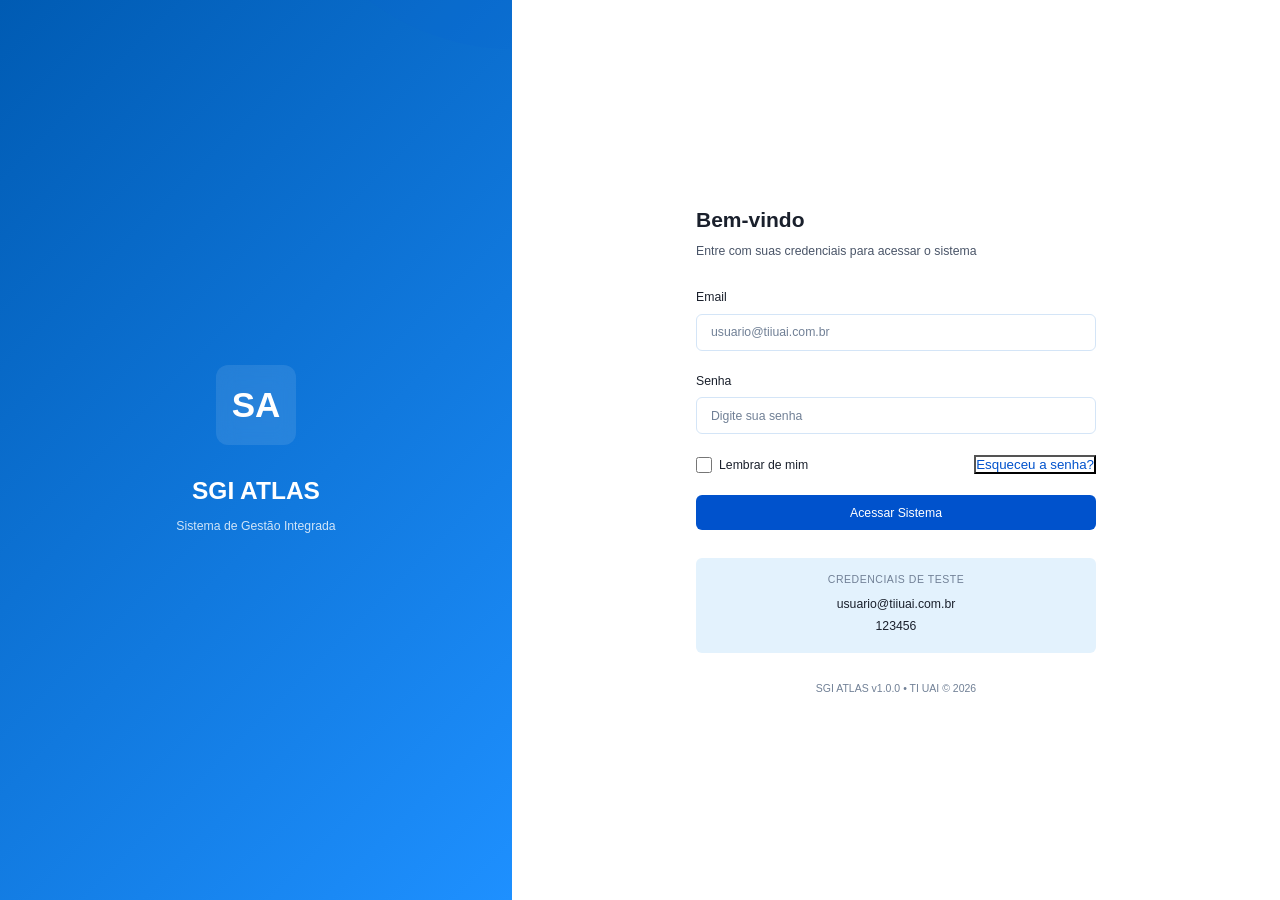
==== public_html/index.html @ 2b47523f "fix: bump cache buster to 1.2.0 for theme color changes" ====
<!DOCTYPE html>
<html lang="pt-BR">
<head>
    <meta charset="UTF-8">
    <meta name="viewport" content="width=device-width, initial-scale=1.0">
    <title>SGI ATLAS - Acesso ao Sistema</title>
    <link rel="icon" type="image/svg+xml" href="/favicon.svg">
    <link rel="stylesheet" href="assets/css/main.css?v=1.2.0">
    <link rel="stylesheet" href="https://cdnjs.cloudflare.com/ajax/libs/font-awesome/6.4.0/css/all.min.css">
</head>
<body>
    <div class="auth-container">
        <!-- Brand Side -->
        <div class="auth-brand">
            <div class="auth-logo">SA</div>
            <div class="auth-title">SGI ATLAS</div>
            <div class="auth-subtitle">Sistema de Gestão Integrada</div>
        </div>

        <!-- Form Side -->
        <div class="auth-form-container">
            <form class="auth-form" id="loginForm" onsubmit="handleLogin(event)">
                <h1 class="auth-heading">Bem-vindo</h1>
                <p class="auth-description">Entre com suas credenciais para acessar o sistema</p>

                <!-- Email Field -->
                <div class="form-group">
                    <label class="form-label" for="email">Email</label>
                    <input
                        type="email"
                        id="email"
                        class="form-input"
                        placeholder="usuario@tiiuai.com.br"
                        required
                        autocomplete="email"
                    />
                </div>

                <!-- Password Field -->
                <div class="form-group">
                    <label class="form-label" for="password">Senha</label>
                    <input
                        type="password"
                        id="password"
                        class="form-input"
                        placeholder="Digite sua senha"
                        required
                        autocomplete="current-password"
                    />
                </div>

                <!-- Remember & Forgot -->
                <div style="display: flex; justify-content: space-between; align-items: center; margin-bottom: 1.5rem; font-size: 0.875rem;">
                    <label style="display: flex; align-items: center; gap: 0.5rem; cursor: pointer;">
                        <input type="checkbox" style="width: 16px; height: 16px; cursor: pointer;" />
                        <span>Lembrar de mim</span>
                    </label>
                    <button type="button" class="btn-text" style="padding: 0;">Esqueceu a senha?</button>
                </div>

                <!-- Submit Button -->
                <button type="submit" class="btn btn-primary">
                    Acessar Sistema
                </button>

                <!-- Demo Info -->
                <div style="margin-top: 2rem; padding: 1rem; background-color: var(--accent-light); border-radius: var(--radius); text-align: center;">
                    <p style="font-size: 0.75rem; text-transform: uppercase; letter-spacing: 0.05em; color: var(--text-tertiary); margin-bottom: 0.5rem;">
                        Credenciais de Teste
                    </p>
                    <p style="font-size: 0.875rem; color: var(--text-primary); margin: 0.25rem 0;">
                        usuario@tiiuai.com.br
                    </p>
                    <p style="font-size: 0.875rem; color: var(--text-primary); margin: 0.25rem 0;">
                        123456
                    </p>
                </div>
            </form>

            <!-- Footer -->
            <div style="margin-top: 2rem; text-align: center; font-size: 0.75rem; color: var(--text-tertiary);">
                <p>SGI ATLAS v1.0.0 • TI UAI © 2026</p>
            </div>
        </div>
    </div>

    <script src="assets/js/theme.js?v=1.2.0"></script>
    <script src="assets/js/auth.js?v=1.2.0"></script>
</body>
</html>
---- public_html/assets/css/main.css ----
/* ================================================
   SGI ATLAS - Professional Design System
   Enterprise-grade SAP/TOTVS style
   Clean, Sober, Dark Mode Ready
   ================================================ */

:root {
    /* Professional Color Palette */
    --primary-dark: #005bb3;      /* Professional blue - light mode */
    --primary-light: #ffffff;     /* Pure white - light bg */
    --secondary-dark: #1e90ff;    /* Bright blue - sidebar light mode */
    --secondary-light: #d4e5f7;   /* Light blue - borders */
    
    /* Accent Colors - Minimal */
    --accent-primary: #0052cc;    /* Professional blue */
    --accent-hover: #0042a3;      /* Darker blue */
    --accent-light: #e3f2fd;      /* Light blue bg */
    
    /* Status Colors */
    --success: #10a760;           /* Green */
    --danger: #dc2626;            /* Red */
    --warning: #f59e0b;           /* Amber */
    --info: #0052cc;              /* Blue */
    
    /* Typography */
    --text-primary: #1a202c;      /* Dark text */
    --text-secondary: #4a5568;    /* Gray text */
    --text-tertiary: #718096;     /* Lighter gray */
    
    /* Dark Mode */
    --dark-bg: #2a2a2a;           /* Dark gray bg */
    --dark-card: #353535;         /* Medium gray card */
    --dark-text: #f0f0f0;         /* Light text */
    --dark-border: #404040;       /* Dark gray border */
    
    /* Spacing & Sizing */
    --radius: 6px;                /* Subtle radius */
    --transition: 150ms cubic-bezier(0.4, 0, 0.2, 1);
    --shadow-sm: 0 1px 2px 0 rgba(0, 0, 0, 0.05);
    --shadow: 0 1px 3px 0 rgba(0, 0, 0, 0.1);
    --shadow-lg: 0 4px 6px -1px rgba(0, 0, 0, 0.1);
    --hover-bg: #e8f1ff;          /* Hover background - light blue */
    --border-color: #d4e5f7;      /* Border color - light blue */
}

/* Dark Mode Toggle */
html[data-theme="dark"] {
    --text-primary: var(--dark-text);
    --text-secondary: #d0d0d0;
    --text-tertiary: #b0b0b0;
    --primary-light: var(--dark-bg);
    --secondary-light: var(--dark-border);
}

/* ================================================
   Global Styles
   ================================================ */

* {
    margin: 0;
    padding: 0;
    box-sizing: border-box;
}

html {
    font-size: 14px;
}

body {
    font-family: -apple-system, BlinkMacSystemFont, 'Segoe UI', 'Roboto', 'Oxygen',
        'Ubuntu', 'Cantarell', 'Fira Sans', 'Droid Sans', 'Helvetica Neue',
        sans-serif;
    -webkit-font-smoothing: antialiased;
    -moz-osx-font-smoothing: grayscale;
    
    background-color: var(--primary-light);
    color: var(--text-primary);
    line-height: 1.5;
    transition: background-color var(--transition), color var(--transition);
}

::-webkit-scrollbar {
    width: 8px;
    height: 8px;
}

::-webkit-scrollbar-track {
    background: transparent;
}

::-webkit-scrollbar-thumb {
    background: #cbd5e0;
    border-radius: 4px;
}

::-webkit-scrollbar-thumb:hover {
    background: #a0aec0;
}

::selection {
    background-color: var(--accent-light);
    color: var(--accent-primary);
}

/* ================================================
   Login Page - Professional
   ================================================ */

.auth-container {
    display: flex;
    min-height: 100vh;
}

.auth-brand {
    flex: 0 0 40%;
    background: linear-gradient(135deg, var(--primary-dark) 0%, var(--secondary-dark) 100%);
    color: white;
    display: flex;
    flex-direction: column;
    align-items: center;
    justify-content: center;
    padding: 3rem;
    position: relative;
    overflow: hidden;
}

.auth-brand::before {
    content: '';
    position: absolute;
    top: -50%;
    right: -50%;
    width: 500px;
    height: 500px;
    background: rgba(0, 82, 204, 0.05);
    border-radius: 50%;
}

.auth-logo {
    width: 80px;
    height: 80px;
    background: rgba(255, 255, 255, 0.1);
    border-radius: 12px;
    display: flex;
    align-items: center;
    justify-content: center;
    margin-bottom: 2rem;
    font-size: 2.5rem;
    font-weight: 700;
    color: white;
    backdrop-filter: blur(10px);
    position: relative;
    z-index: 1;
}

.auth-title {
    font-size: 1.75rem;
    font-weight: 600;
    margin-bottom: 0.5rem;
    position: relative;
    z-index: 1;
}

.auth-subtitle {
    font-size: 0.875rem;
    opacity: 0.8;
    position: relative;
    z-index: 1;
}

.auth-form-container {
    flex: 0 0 60%;
    display: flex;
    flex-direction: column;
    align-items: center;
    justify-content: center;
    padding: 3rem;
}

.auth-form {
    width: 100%;
    max-width: 400px;
}

.auth-heading {
    font-size: 1.5rem;
    font-weight: 600;
    color: var(--text-primary);
    margin-bottom: 0.5rem;
}

.auth-description {
    color: var(--text-secondary);
    font-size: 0.875rem;
    margin-bottom: 2rem;
}

/* ================================================
   Form Elements - Professional
   ================================================ */

.form-group {
    margin-bottom: 1.5rem;
}

.form-label {
    display: block;
    font-size: 0.875rem;
    font-weight: 500;
    color: var(--text-primary);
    margin-bottom: 0.5rem;
}

.form-input,
.form-select,
.form-textarea {
    width: 100%;
    padding: 0.75rem 1rem;
    border: 1px solid var(--secondary-light);
    border-radius: var(--radius);
    font-family: inherit;
    font-size: 0.875rem;
    background-color: white;
    color: var(--text-primary);
    transition: border-color var(--transition), box-shadow var(--transition);
}

html[data-theme="dark"] .form-input,
html[data-theme="dark"] .form-select,
html[data-theme="dark"] .form-textarea {
    background-color: var(--dark-card);
    border-color: var(--dark-border);
    color: var(--dark-text);
}

.form-input:focus,
.form-select:focus,
.form-textarea:focus {
    outline: none;
    border-color: var(--accent-primary);
    box-shadow: 0 0 0 3px var(--accent-light);
}

.form-input::placeholder {
    color: var(--text-tertiary);
}

/* ================================================
   Buttons - Enterprise Style
   ================================================ */

.btn {
    display: inline-flex;
    align-items: center;
    justify-content: center;
    padding: 0.75rem 1.5rem;
    border: none;
    border-radius: var(--radius);
    font-size: 0.875rem;
    font-weight: 500;
    cursor: pointer;
    transition: all var(--transition);
    text-decoration: none;
    white-space: nowrap;
    user-select: none;
}

.btn-primary {
    background-color: var(--accent-primary);
    color: white;
    width: 100%;
}

.btn-primary:hover {
    background-color: var(--accent-hover);
    box-shadow: var(--shadow);
}

.btn-primary:active {
    transform: scale(0.98);
}

.btn-text {
    background: none;
    color: var(--accent-primary);
    padding: 0.5rem;
}

.btn-text:hover {
    background-color: var(--accent-light);
}

/* ================================================
   Layout - Main
   ================================================ */

.app-layout {
    display: flex;
    min-height: 100vh;
    background-color: var(--primary-light);
}

/* ================================================
   Sidebar - Professional
   ================================================ */

.sidebar {
    flex: 0 0 280px;
    background-color: var(--primary-dark);
    color: white;
    display: flex;
    flex-direction: column;
    border-right: 1px solid rgba(255, 255, 255, 0.1);
    transition: flex var(--transition);
    overflow-y: auto;
}

.sidebar.collapsed {
    flex: 0 0 80px;
}

.sidebar-header {
    padding: 1.5rem;
    border-bottom: 1px solid rgba(255, 255, 255, 0.1);
    display: flex;
    align-items: center;
    justify-content: space-between;
}

.sidebar-logo {
    display: flex;
    align-items: center;
    gap: 0.75rem;
    font-weight: 600;
    font-size: 0.875rem;
    text-transform: uppercase;
    letter-spacing: 0.05em;
}

.sidebar-logo-icon {
    width: 32px;
    height: 32px;
    background: rgba(0, 82, 204, 0.2);
    border-radius: 6px;
    display: flex;
    align-items: center;
    justify-content: center;
    font-weight: 700;
    color: #0052cc;
}

.sidebar.collapsed .sidebar-logo-text {
    display: none;
}

.sidebar-toggle {
    background: none;
    border: none;
    color: white;
    cursor: pointer;
    padding: 0.5rem;
    display: flex;
    align-items: center;
    justify-content: center;
    opacity: 0.7;
    transition: opacity var(--transition);
}

.sidebar-toggle:hover {
    opacity: 1;
}

.sidebar-menu {
    flex: 1;
    overflow-y: auto;
    padding: 1rem 0;
}

.sidebar-section {
    margin-bottom: 1rem;
}

.sidebar-section-title {
    font-size: 0.75rem;
    text-transform: uppercase;
    letter-spacing: 0.1em;
    color: rgba(255, 255, 255, 0.5);
    padding: 0.75rem 1.5rem;
    font-weight: 600;
}

.sidebar.collapsed .sidebar-section-title {
    display: none;
}

.sidebar-item {
    display: flex;
    align-items: center;
    gap: 0.75rem;
    padding: 0.75rem 1.5rem;
    color: rgba(255, 255, 255, 0.8);
    text-decoration: none;
    transition: all var(--transition);
    cursor: pointer;
    border-left: 3px solid transparent;
}

.sidebar-item:hover {
    color: white;
    background-color: rgba(255, 255, 255, 0.1);
}

.sidebar-item.active {
    color: white;
    background-color: rgba(0, 82, 204, 0.2);
    border-left-color: #0052cc;
}

.sidebar-item-icon {
    flex: 0 0 24px;
    text-align: center;
    font-size: 1.1rem;
}

.sidebar-item-text {
    flex: 1;
    white-space: nowrap;
    overflow: hidden;
    text-overflow: ellipsis;
}

.sidebar.collapsed .sidebar-item-text {
    display: none;
}

.sidebar-footer {
    padding: 1.5rem;
    border-top: 1px solid rgba(255, 255, 255, 0.1);
}

/* ================================================
   Header
   ================================================ */

.header {
    flex: 0;
    background-color: white;
    border-bottom: 1px solid var(--secondary-light);
    display: flex;
    align-items: center;
    justify-content: space-between;
    padding: 0.5rem 1.5rem;
    height: 48px;
}

html[data-theme="dark"] .header {
    background-color: var(--dark-card);
    border-bottom-color: var(--dark-border);
}

.header-title {
    font-size: 1rem;
    font-weight: 600;
    color: var(--text-primary);
}

.header-actions {
    display: flex;
    align-items: center;
    gap: 1rem;
}

.theme-toggle {
    background: none;
    border: none;
    cursor: pointer;
    font-size: 1.25rem;
    color: var(--text-secondary);
    transition: color var(--transition);
    padding: 0.5rem;
}

.theme-toggle:hover {
    color: var(--text-primary);
}

.user-menu {
    display: flex;
    align-items: center;
    gap: 0.75rem;
    cursor: pointer;
}

.user-avatar {
    width: 40px;
    height: 40px;
    border-radius: 50%;
    background: linear-gradient(135deg, var(--accent-primary), #00a8e8);
    display: flex;
    align-items: center;
    justify-content: center;
    color: white;
    font-weight: 600;
    font-size: 0.875rem;
}

.user-info {
    display: flex;
    flex-direction: column;
}

.user-name {
    font-size: 0.875rem;
    font-weight: 500;
    color: var(--text-primary);
}

.user-role {
    font-size: 0.75rem;
    color: var(--text-tertiary);
}

/* ================================================
   Main Content
   ================================================ */

.main-layout {
    flex: 1;
    display: flex;
    flex-direction: column;
    overflow: hidden;
}

.main-content {
    flex: 1;
    overflow-y: auto;
    padding: 0.75rem;
}

/* ================================================
   Cards & Modules
   ================================================ */

.card {
    background-color: white;
    border: 1px solid var(--secondary-light);
    border-radius: 8px;
    padding: 1rem;
    box-shadow: var(--shadow-sm);
    transition: all var(--transition);
}

html[data-theme="dark"] .card {
    background-color: var(--dark-card);
    border-color: var(--dark-border);
}

.card:hover {
    box-shadow: var(--shadow);
}

.modules-grid {
    display: grid;
    grid-template-columns: repeat(auto-fill, minmax(140px, 1fr));
    gap: 0.75rem;
    margin-top: 0.75rem;
}

.module-item {
    display: flex;
    flex-direction: column;
    align-items: center;
    gap: 0.5rem;
    padding: 1rem;
    background-color: white;
    border: 1px solid var(--secondary-light);
    border-radius: 8px;
    cursor: pointer;
    transition: all var(--transition);
    text-align: center;
}

html[data-theme="dark"] .module-item {
    background-color: var(--dark-card);
    border-color: var(--dark-border);
}

.module-item:hover {
    border-color: var(--accent-primary);
    box-shadow: 0 0 0 3px var(--accent-light);
    transform: translateY(-2px);
}

.module-icon {
    font-size: 2rem;
    opacity: 0.8;
}

.module-name {
    font-size: 0.875rem;
    font-weight: 500;
    color: var(--text-primary);
}

.module-category {
    font-size: 0.75rem;
    text-transform: uppercase;
    letter-spacing: 0.05em;
    color: var(--text-tertiary);
}

/* ================================================
   Under Construction Page
   ================================================ */

.construction-page {
    display: flex;
    flex-direction: column;
    align-items: center;
    justify-content: center;
    min-height: 400px;
    text-align: center;
}

.construction-icon {
    font-size: 4rem;
    margin-bottom: 1rem;
    opacity: 0.7;
}

.construction-title {
    font-size: 1.5rem;
    font-weight: 600;
    color: var(--text-primary);
    margin-bottom: 0.5rem;
}

.construction-description {
    color: var(--text-secondary);
    margin-bottom: 1.5rem;
}

/* ================================================
   Modal
   ================================================ */

.modal {
    display: none;
    position: fixed;
    top: 0;
    left: 0;
    right: 0;
    bottom: 0;
    background-color: rgba(0, 0, 0, 0.5);
    z-index: 1000;
    align-items: center;
    justify-content: center;
}

.modal.active {
    display: flex;
}

.modal-content {
    background-color: white;
    border-radius: 8px;
    box-shadow: var(--shadow-lg);
    max-width: 600px;
    width: 90%;
    animation: slideIn 200ms var(--transition);
}

html[data-theme="dark"] .modal-content {
    background-color: var(--dark-card);
}

@keyframes slideIn {
    from {
        opacity: 0;
        transform: scale(0.95);
    }
    to {
        opacity: 1;
        transform: scale(1);
    }
}

.modal-header {
    padding: 1.5rem;
    border-bottom: 1px solid var(--secondary-light);
    display: flex;
    align-items: center;
    justify-content: space-between;
}

html[data-theme="dark"] .modal-header {
    border-bottom-color: var(--dark-border);
}

.modal-title {
    font-size: 1.125rem;
    font-weight: 600;
    color: var(--text-primary);
}

.modal-close {
    background: none;
    border: none;
    font-size: 1.5rem;
    cursor: pointer;
    color: var(--text-secondary);
    transition: color var(--transition);
}

.modal-close:hover {
    color: var(--text-primary);
}

.modal-body {
    padding: 1.5rem;
}

/* ================================================
   Utility Classes
   ================================================ */

.hidden {
    display: none !important;
}

.text-center {
    text-align: center;
}

.mt-1 { margin-top: 0.5rem; }
.mt-2 { margin-top: 1rem; }
.mt-3 { margin-top: 1.5rem; }
.mt-4 { margin-top: 2rem; }

.mb-1 { margin-bottom: 0.5rem; }
.mb-2 { margin-bottom: 1rem; }
.mb-3 { margin-bottom: 1.5rem; }
.mb-4 { margin-bottom: 2rem; }

.gap-1 { gap: 0.5rem; }
.gap-2 { gap: 1rem; }
.gap-3 { gap: 1.5rem; }

/* ================================================
   Responsive Design
   ================================================ */

@media (max-width: 768px) {
    .auth-container {
        flex-direction: column;
    }

    .auth-brand {
        flex: 0 0 auto;
        padding: 2rem 1rem;
    }

    .auth-form-container {
        flex: 0 0 auto;
        padding: 2rem 1rem;
    }

    .sidebar {
        position: fixed;
        left: -280px;
        top: 0;
        bottom: 0;
        z-index: 999;
        transition: left var(--transition);
    }

    .sidebar.open {
        left: 0;
    }

    .app-layout {
        flex-direction: column;
    }

    .modules-grid {
        grid-template-columns: repeat(auto-fill, minmax(140px, 1fr));
    }

    .main-content {
        padding: 1rem;
    }
}

@media (max-width: 480px) {
    .modules-grid {
        grid-template-columns: repeat(2, 1fr);
    }

    .auth-logo {
        width: 60px;
        height: 60px;
        font-size: 2rem;
    }

    .auth-title {
        font-size: 1.25rem;
    }
}

/* ================================================
   Print & Accessibility
   ================================================ */

.no-print {
    display: block;
}

@media print {
    .sidebar,
    .header,
    .theme-toggle,
    .btn-text,
    .no-print {
        display: none;
    }
}
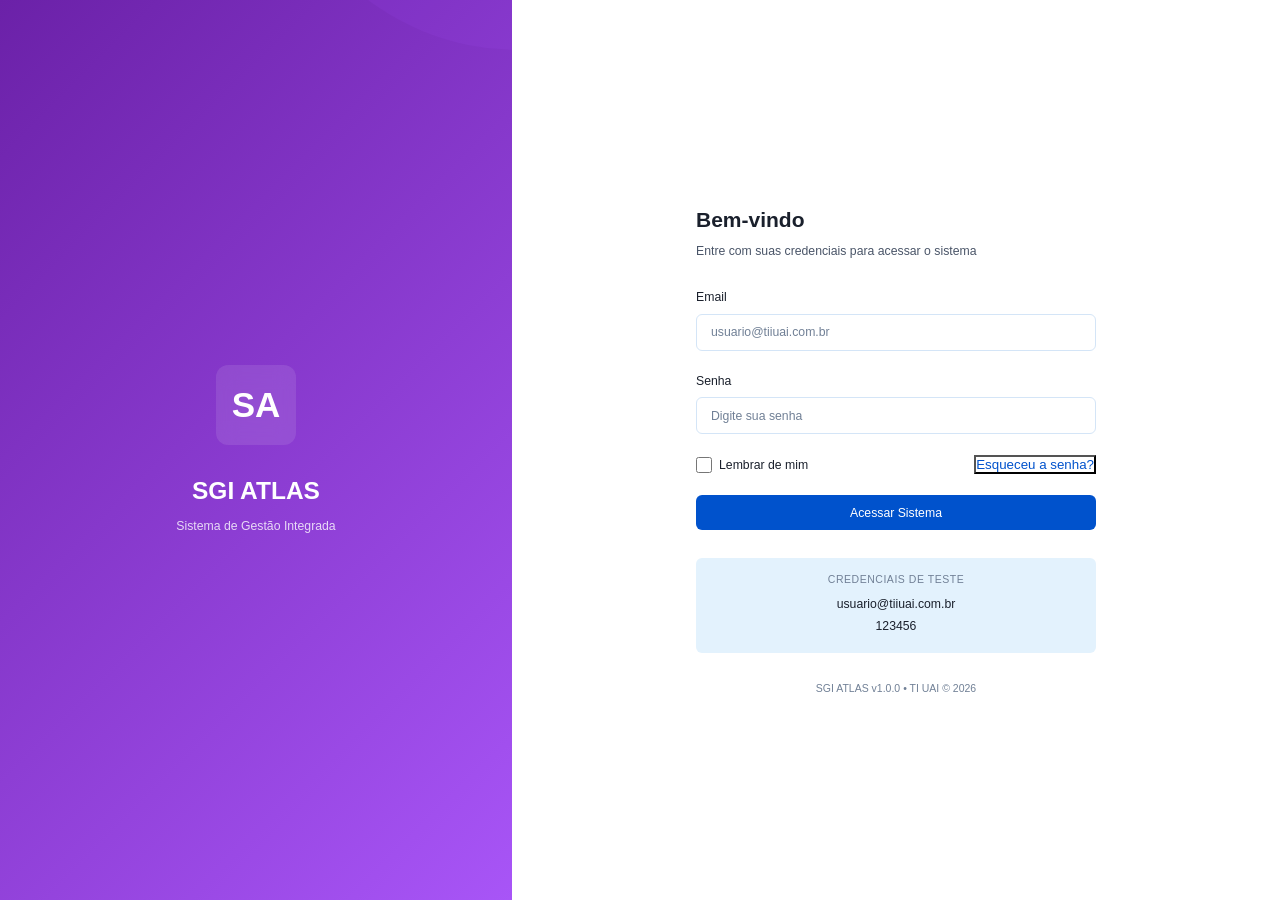
==== commit 62710c73: "feat: redesign login with modern violet palette, fix dark mode hover visibility" ====
--- a/public_html/index.html
+++ b/public_html/index.html
@@ -5,7 +5,7 @@
     <meta name="viewport" content="width=device-width, initial-scale=1.0">
     <title>SGI ATLAS - Acesso ao Sistema</title>
     <link rel="icon" type="image/svg+xml" href="/favicon.svg">
-    <link rel="stylesheet" href="assets/css/main.css?v=1.2.0">
+    <link rel="stylesheet" href="assets/css/main.css?v=1.4.0">
     <link rel="stylesheet" href="https://cdnjs.cloudflare.com/ajax/libs/font-awesome/6.4.0/css/all.min.css">
 </head>
 <body>
@@ -84,7 +84,7 @@
         </div>
     </div>
 
-    <script src="assets/js/theme.js?v=1.2.0"></script>
+    <script src="assets/js/theme.js?v=1.4.0"></script>
     <script src="assets/js/auth.js?v=1.2.0"></script>
 </body>
 </html>
--- a/public_html/assets/css/main.css
+++ b/public_html/assets/css/main.css
@@ -15,6 +15,11 @@
     --accent-primary: #0052cc;    /* Professional blue */
     --accent-hover: #0042a3;      /* Darker blue */
     --accent-light: #e3f2fd;      /* Light blue bg */
+    
+    /* Violet Palette for Login */
+    --violet-dark: #6b21a8;       /* Deep violet */
+    --violet-bright: #a855f7;     /* Bright violet */
+    --violet-light: #e9d5ff;      /* Light violet */
     
     /* Status Colors */
     --success: #10a760;           /* Green */
@@ -32,6 +37,8 @@
     --dark-card: #353535;         /* Medium gray card */
     --dark-text: #f0f0f0;         /* Light text */
     --dark-border: #404040;       /* Dark gray border */
+    --sidebar-dark: #1a1a1a;      /* Very dark gray sidebar */
+    --sidebar-dark-text: #ffffff; /* White text on dark sidebar */
     
     /* Spacing & Sizing */
     --radius: 6px;                /* Subtle radius */
@@ -52,6 +59,43 @@
     --secondary-light: var(--dark-border);
 }
 
+/* Prevent Login Page from Dark Mode */
+html[data-theme="dark"] .auth-brand,
+html[data-theme="dark"] .auth-form-container,
+html[data-theme="dark"] .auth-heading,
+html[data-theme="dark"] .auth-description,
+html[data-theme="dark"] .form-label {
+    filter: none !important;
+}
+
+html[data-theme="dark"] .auth-brand {
+    background: linear-gradient(135deg, #6b21a8 0%, #a855f7 100%) !important;
+}
+
+html[data-theme="dark"] .auth-form-container {
+    background-color: #ffffff !important;
+}
+
+html[data-theme="dark"] .auth-heading {
+    color: #1a202c !important;
+}
+
+html[data-theme="dark"] .auth-description {
+    color: #4a5568 !important;
+}
+
+html[data-theme="dark"] .form-input,
+html[data-theme="dark"] .form-select,
+html[data-theme="dark"] .form-textarea {
+    background-color: #ffffff !important;
+    color: #1a202c !important;
+    border-color: #d4e5f7 !important;
+}
+
+html[data-theme="dark"] .form-input::placeholder {
+    color: #718096 !important;
+}
+
 /* ================================================
    Global Styles
    ================================================ */
@@ -113,7 +157,7 @@
 
 .auth-brand {
     flex: 0 0 40%;
-    background: linear-gradient(135deg, var(--primary-dark) 0%, var(--secondary-dark) 100%);
+    background: linear-gradient(135deg, #6b21a8 0%, #a855f7 100%);
     color: white;
     display: flex;
     flex-direction: column;
@@ -131,7 +175,7 @@
     right: -50%;
     width: 500px;
     height: 500px;
-    background: rgba(0, 82, 204, 0.05);
+    background: rgba(168, 85, 247, 0.1);
     border-radius: 50%;
 }
 
@@ -314,6 +358,11 @@
     overflow-y: auto;
 }
 
+html[data-theme="dark"] .sidebar {
+    background-color: var(--sidebar-dark);
+    border-right-color: rgba(255, 255, 255, 0.05);
+}
+
 .sidebar.collapsed {
     flex: 0 0 80px;
 }
@@ -346,6 +395,11 @@
     justify-content: center;
     font-weight: 700;
     color: #0052cc;
+}
+
+html[data-theme="dark"] .sidebar-logo-icon {
+    background: rgba(255, 255, 255, 0.1);
+    color: #ffffff;
 }
 
 .sidebar.collapsed .sidebar-logo-text {
@@ -409,10 +463,20 @@
     background-color: rgba(255, 255, 255, 0.1);
 }
 
+html[data-theme="dark"] .sidebar-item:hover {
+    color: white;
+    background-color: rgba(255, 255, 255, 0.15);
+}
+
 .sidebar-item.active {
     color: white;
     background-color: rgba(0, 82, 204, 0.2);
     border-left-color: #0052cc;
+}
+
+html[data-theme="dark"] .sidebar-item.active {
+    background-color: rgba(255, 255, 255, 0.1);
+    border-left-color: rgba(255, 255, 255, 0.8);
 }
 
 .sidebar-item-icon {
@@ -426,6 +490,16 @@
     white-space: nowrap;
     overflow: hidden;
     text-overflow: ellipsis;
+    color: rgba(255, 255, 255, 0.8);
+    transition: color var(--transition);
+}
+
+.sidebar-item:hover .sidebar-item-text {
+    color: white;
+}
+
+html[data-theme="dark"] .sidebar-item:hover .sidebar-item-text {
+    color: white;
 }
 
 .sidebar.collapsed .sidebar-item-text {
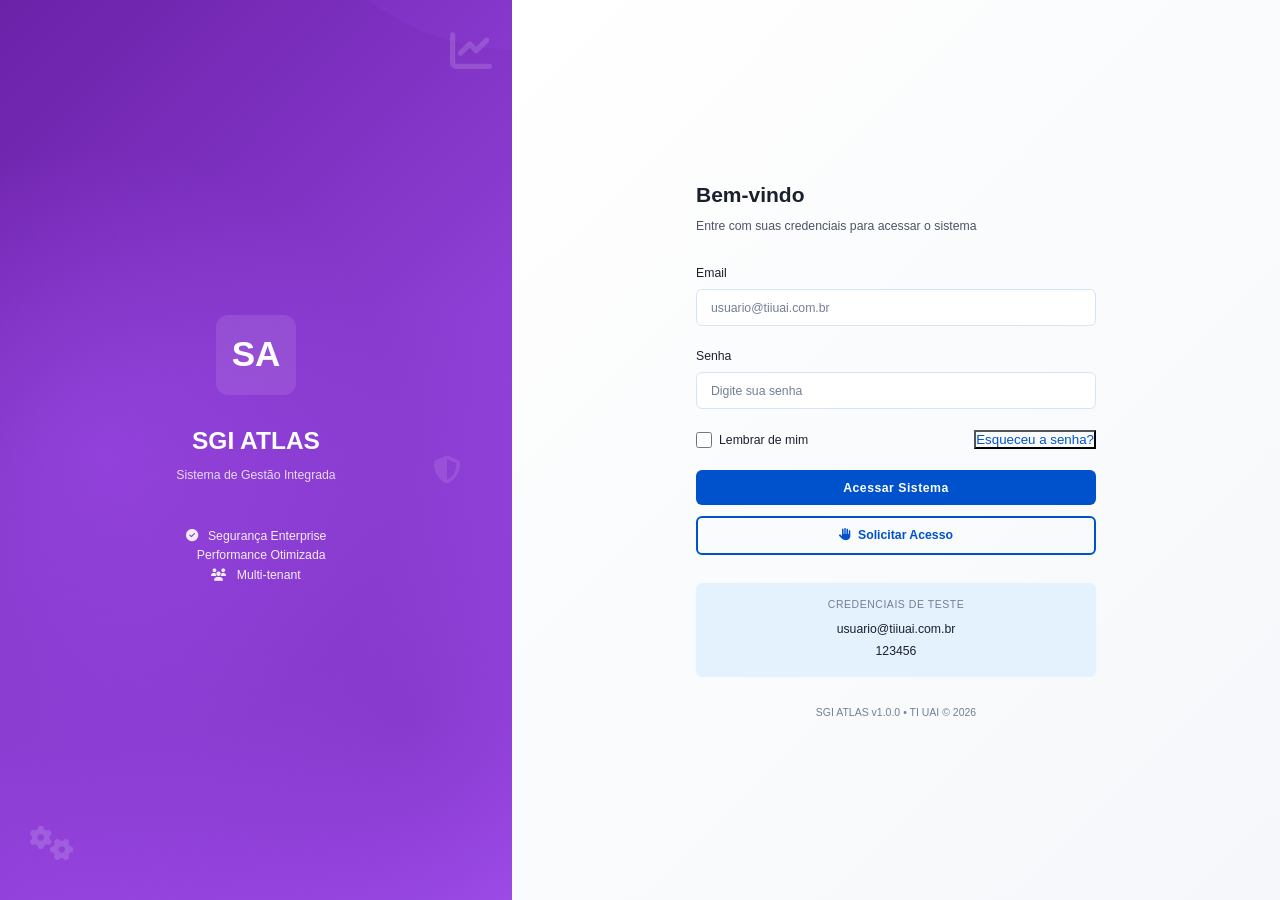
==== commit 367dce14: "feat: complete UI redesign - sidebar overhaul, improved login, user dropdown menu - Change sidebar l" ====
--- a/public_html/index.html
+++ b/public_html/index.html
@@ -5,16 +5,38 @@
     <meta name="viewport" content="width=device-width, initial-scale=1.0">
     <title>SGI ATLAS - Acesso ao Sistema</title>
     <link rel="icon" type="image/svg+xml" href="/favicon.svg">
-    <link rel="stylesheet" href="assets/css/main.css?v=1.4.0">
+    <link rel="stylesheet" href="assets/css/main.css?v=1.5.0">
     <link rel="stylesheet" href="https://cdnjs.cloudflare.com/ajax/libs/font-awesome/6.4.0/css/all.min.css">
 </head>
 <body>
     <div class="auth-container">
         <!-- Brand Side -->
         <div class="auth-brand">
+            <!-- Decorative elements -->
+            <div style="position: absolute; top: 20px; right: 20px; font-size: 3rem; opacity: 0.15; color: white;">
+                <i class="fas fa-chart-line"></i>
+            </div>
+            <div style="position: absolute; bottom: 30px; left: 30px; font-size: 2.5rem; opacity: 0.15; color: white;">
+                <i class="fas fa-cogs"></i>
+            </div>
+            <div style="position: absolute; top: 50%; right: 10%; font-size: 2rem; opacity: 0.1; color: white;">
+                <i class="fas fa-shield-alt"></i>
+            </div>
+            
             <div class="auth-logo">SA</div>
             <div class="auth-title">SGI ATLAS</div>
             <div class="auth-subtitle">Sistema de Gestão Integrada</div>
+            
+            <div style="margin-top: 3rem; text-align: center; position: relative; z-index: 1;">
+                <p style="font-size: 0.875rem; opacity: 0.9; line-height: 1.6;">
+                    <i class="fas fa-check-circle" style="margin-right: 0.5rem;"></i>
+                    Segurança Enterprise<br>
+                    <i class="fas fa-lightning-bolt" style="margin-right: 0.5rem;"></i>
+                    Performance Otimizada<br>
+                    <i class="fas fa-users" style="margin-right: 0.5rem;"></i>
+                    Multi-tenant
+                </p>
+            </div>
         </div>
 
         <!-- Form Side -->
@@ -63,6 +85,12 @@
                     Acessar Sistema
                 </button>
 
+                <!-- Request Access Button -->
+                <button type="button" class="btn btn-secondary" onclick="requestAccess()" style="margin-top: 0.75rem;">
+                    <i class="fas fa-hand-paper" style="margin-right: 0.5rem;"></i>
+                    Solicitar Acesso
+                </button>
+
                 <!-- Demo Info -->
                 <div style="margin-top: 2rem; padding: 1rem; background-color: var(--accent-light); border-radius: var(--radius); text-align: center;">
                     <p style="font-size: 0.75rem; text-transform: uppercase; letter-spacing: 0.05em; color: var(--text-tertiary); margin-bottom: 0.5rem;">
@@ -84,7 +112,7 @@
         </div>
     </div>
 
-    <script src="assets/js/theme.js?v=1.4.0"></script>
-    <script src="assets/js/auth.js?v=1.2.0"></script>
+    <script src="assets/js/theme.js?v=1.5.0"></script>
+    <script src="assets/js/auth.js?v=1.5.0"></script>
 </body>
 </html>
--- a/public_html/assets/css/main.css
+++ b/public_html/assets/css/main.css
@@ -6,9 +6,9 @@
 
 :root {
     /* Professional Color Palette */
-    --primary-dark: #005bb3;      /* Professional blue - light mode */
+    --primary-dark: #3a3a3a;      /* Dark gray - logo background */
     --primary-light: #ffffff;     /* Pure white - light bg */
-    --secondary-dark: #1e90ff;    /* Bright blue - sidebar light mode */
+    --secondary-dark: #0052cc;    /* Blue - accent and borders */
     --secondary-light: #d4e5f7;   /* Light blue - borders */
     
     /* Accent Colors - Minimal */
@@ -166,6 +166,11 @@
     padding: 3rem;
     position: relative;
     overflow: hidden;
+    background-image: 
+        radial-gradient(circle at 20% 50%, rgba(168, 85, 247, 0.4) 0%, transparent 50%),
+        radial-gradient(circle at 80% 80%, rgba(107, 33, 168, 0.4) 0%, transparent 50%),
+        linear-gradient(135deg, #6b21a8 0%, #a855f7 100%);
+    background-size: 100% 100%;
 }
 
 .auth-brand::before {
@@ -218,6 +223,8 @@
     align-items: center;
     justify-content: center;
     padding: 3rem;
+    background: linear-gradient(135deg, #ffffff 0%, #f5f7fa 100%);
+    position: relative;
 }
 
 .auth-form {
@@ -309,18 +316,35 @@
 }
 
 .btn-primary {
-    background-color: var(--accent-primary);
+    background-color: #0052cc;
     color: white;
     width: 100%;
+    font-weight: 600;
+    letter-spacing: 0.5px;
 }
 
 .btn-primary:hover {
-    background-color: var(--accent-hover);
-    box-shadow: var(--shadow);
+    background-color: #0047b8;
+    box-shadow: 0 4px 12px rgba(0, 82, 204, 0.3);
 }
 
 .btn-primary:active {
     transform: scale(0.98);
+    background-color: #003fa5;
+}
+
+.btn-secondary {
+    background-color: transparent;
+    color: #0052cc;
+    border: 2px solid #0052cc;
+    width: 100%;
+    font-weight: 600;
+}
+
+.btn-secondary:hover {
+    background-color: #0052cc;
+    color: white;
+    box-shadow: 0 4px 12px rgba(0, 82, 204, 0.2);
 }
 
 .btn-text {
@@ -368,11 +392,36 @@
 }
 
 .sidebar-header {
-    padding: 1.5rem;
+    padding: 1rem 1.5rem;
     border-bottom: 1px solid rgba(255, 255, 255, 0.1);
     display: flex;
     align-items: center;
     justify-content: space-between;
+}
+
+.sidebar-header-actions {
+    display: flex;
+    gap: 0.5rem;
+    margin-left: auto;
+}
+
+.sidebar-header-btn {
+    background: none;
+    border: none;
+    color: rgba(255, 255, 255, 0.7);
+    cursor: pointer;
+    padding: 0.5rem;
+    display: flex;
+    align-items: center;
+    justify-content: center;
+    border-radius: 4px;
+    transition: all var(--transition);
+    font-size: 1rem;
+}
+
+.sidebar-header-btn:hover {
+    color: white;
+    background-color: rgba(255, 255, 255, 0.1);
 }
 
 .sidebar-logo {
@@ -388,17 +437,19 @@
 .sidebar-logo-icon {
     width: 32px;
     height: 32px;
-    background: rgba(0, 82, 204, 0.2);
+    background: #3a3a3a;
+    border: 2px solid #0052cc;
     border-radius: 6px;
     display: flex;
     align-items: center;
     justify-content: center;
     font-weight: 700;
-    color: #0052cc;
+    color: #ffffff;
 }
 
 html[data-theme="dark"] .sidebar-logo-icon {
-    background: rgba(255, 255, 255, 0.1);
+    background: #2a2a2a;
+    border-color: rgba(255, 255, 255, 0.3);
     color: #ffffff;
 }
 
@@ -507,8 +558,76 @@
 }
 
 .sidebar-footer {
-    padding: 1.5rem;
+    padding: 1rem 1.5rem;
     border-top: 1px solid rgba(255, 255, 255, 0.1);
+    display: flex;
+    flex-direction: column;
+    gap: 0.5rem;
+}
+
+.user-menu-clickable {
+    display: flex;
+    align-items: center;
+    gap: 0.75rem;
+    cursor: pointer;
+    padding: 0.75rem;
+    border-radius: 6px;
+    transition: all var(--transition);
+    position: relative;
+}
+
+.user-menu-clickable:hover {
+    background-color: rgba(255, 255, 255, 0.1);
+}
+
+.user-dropdown {
+    position: absolute;
+    bottom: 100%;
+    left: 1.5rem;
+    right: 1.5rem;
+    background: var(--dark-card);
+    border: 1px solid var(--dark-border);
+    border-radius: 8px;
+    box-shadow: 0 -4px 12px rgba(0, 0, 0, 0.2);
+    display: none;
+    flex-direction: column;
+    z-index: 1000;
+    margin-bottom: 0.5rem;
+    overflow: hidden;
+}
+
+.user-dropdown.active {
+    display: flex;
+}
+
+.user-dropdown-item {
+    padding: 0.75rem 1rem;
+    color: rgba(255, 255, 255, 0.8);
+    cursor: pointer;
+    transition: all var(--transition);
+    text-decoration: none;
+    display: flex;
+    align-items: center;
+    gap: 0.75rem;
+    border: none;
+    background: none;
+    font-size: 0.875rem;
+    width: 100%;
+    text-align: left;
+}
+
+.user-dropdown-item:hover {
+    background-color: rgba(255, 255, 255, 0.1);
+    color: white;
+}
+
+.user-dropdown-item:last-child {
+    border-top: 1px solid rgba(255, 255, 255, 0.1);
+    color: #dc2626;
+}
+
+.user-dropdown-item:last-child:hover {
+    background-color: rgba(220, 38, 38, 0.1);
 }
 
 /* ================================================
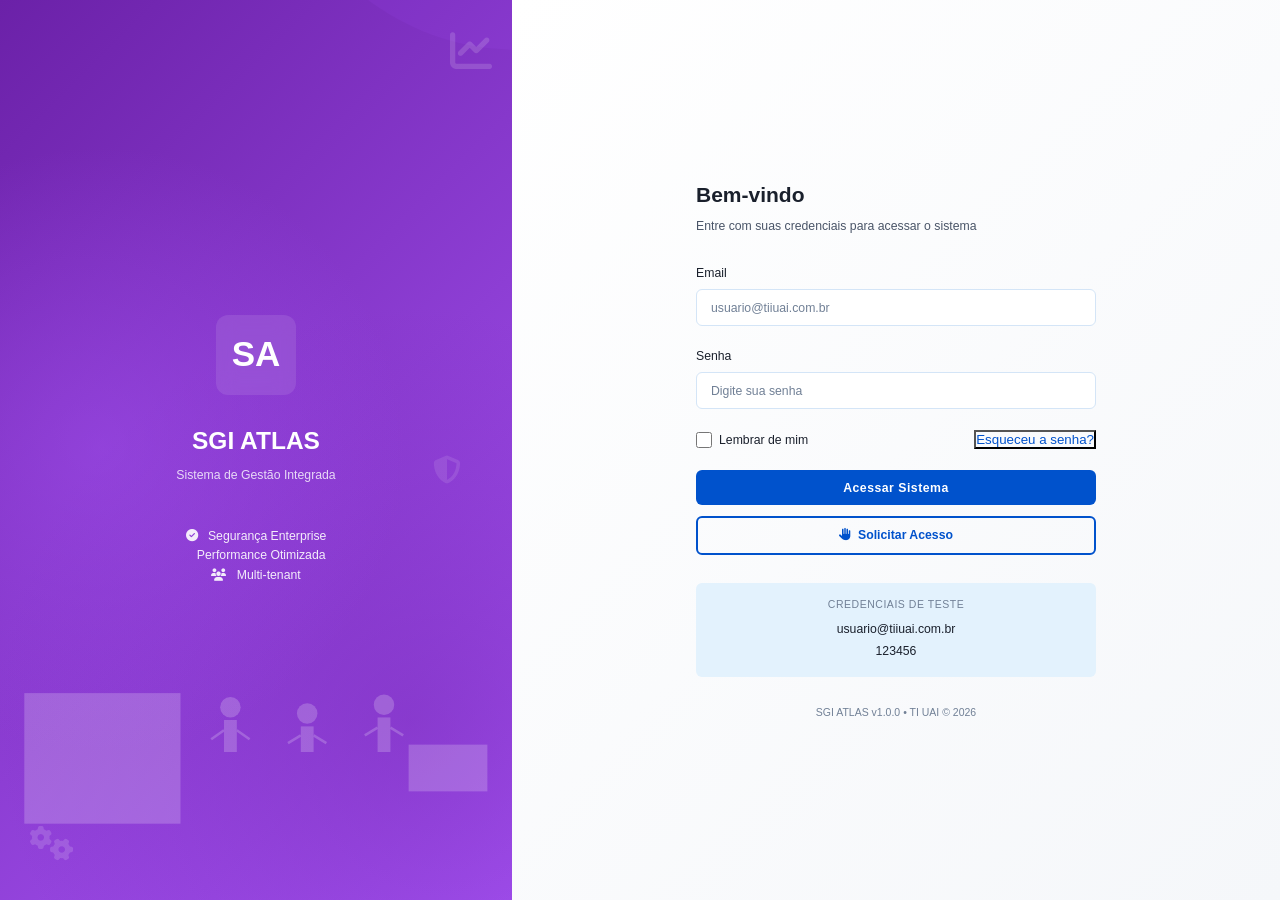
==== commit 1ad27a7d: "feat: clean sidebar UI, improve responsiveness, add corporate login illustration - Remove SGI ATLAS " ====
--- a/public_html/index.html
+++ b/public_html/index.html
@@ -5,7 +5,7 @@
     <meta name="viewport" content="width=device-width, initial-scale=1.0">
     <title>SGI ATLAS - Acesso ao Sistema</title>
     <link rel="icon" type="image/svg+xml" href="/favicon.svg">
-    <link rel="stylesheet" href="assets/css/main.css?v=1.5.0">
+    <link rel="stylesheet" href="assets/css/main.css?v=1.6.0">
     <link rel="stylesheet" href="https://cdnjs.cloudflare.com/ajax/libs/font-awesome/6.4.0/css/all.min.css">
 </head>
 <body>
@@ -22,6 +22,41 @@
             <div style="position: absolute; top: 50%; right: 10%; font-size: 2rem; opacity: 0.1; color: white;">
                 <i class="fas fa-shield-alt"></i>
             </div>
+
+            <!-- Corporate illustration -->
+            <svg style="position: absolute; bottom: 0; left: 0; width: 100%; height: 40%; opacity: 0.2; fill: white;" viewBox="0 0 400 200" xmlns="http://www.w3.org/2000/svg">
+                <!-- Building -->
+                <rect x="20" y="80" width="120" height="100" stroke="white" stroke-width="2"/>
+                <rect x="40" y="100" width="20" height="20"/>
+                <rect x="70" y="100" width="20" height="20"/>
+                <rect x="100" y="100" width="20" height="20"/>
+                <rect x="40" y="130" width="20" height="20"/>
+                <rect x="70" y="130" width="20" height="20"/>
+                <rect x="100" y="130" width="20" height="20"/>
+                
+                <!-- People -->
+                <circle cx="180" cy="90" r="8"/>
+                <rect x="175" y="100" width="10" height="25"/>
+                <line x1="175" y1="108" x2="165" y2="115" stroke="white" stroke-width="2"/>
+                <line x1="185" y1="108" x2="195" y2="115" stroke="white" stroke-width="2"/>
+                
+                <circle cx="240" cy="95" r="8"/>
+                <rect x="235" y="105" width="10" height="20"/>
+                <line x1="235" y1="112" x2="225" y2="118" stroke="white" stroke-width="2"/>
+                <line x1="245" y1="112" x2="255" y2="118" stroke="white" stroke-width="2"/>
+                
+                <circle cx="300" cy="88" r="8"/>
+                <rect x="295" y="98" width="10" height="27"/>
+                <line x1="295" y1="106" x2="285" y2="112" stroke="white" stroke-width="2"/>
+                <line x1="305" y1="106" x2="315" y2="112" stroke="white" stroke-width="2"/>
+                
+                <!-- Chart/Graph -->
+                <rect x="320" y="120" width="60" height="35" stroke="white" stroke-width="1.5"/>
+                <line x1="325" y1="150" x2="325" y2="140" stroke="white" stroke-width="1.5"/>
+                <line x1="340" y1="150" x2="340" y2="125" stroke="white" stroke-width="1.5"/>
+                <line x1="355" y1="150" x2="355" y2="130" stroke="white" stroke-width="1.5"/>
+                <line x1="370" y1="150" x2="370" y2="145" stroke="white" stroke-width="1.5"/>
+            </svg>
             
             <div class="auth-logo">SA</div>
             <div class="auth-title">SGI ATLAS</div>
@@ -112,7 +147,7 @@
         </div>
     </div>
 
-    <script src="assets/js/theme.js?v=1.5.0"></script>
-    <script src="assets/js/auth.js?v=1.5.0"></script>
+    <script src="assets/js/theme.js?v=1.6.0"></script>
+    <script src="assets/js/auth.js?v=1.6.0"></script>
 </body>
 </html>
--- a/public_html/assets/css/main.css
+++ b/public_html/assets/css/main.css
@@ -457,6 +457,14 @@
     display: none;
 }
 
+.sidebar.collapsed .sidebar-header-actions .sidebar-header-btn:not(.sidebar-btn-notif) {
+    display: none !important;
+}
+
+.sidebar.collapsed .sidebar-header-actions .sidebar-btn-notif {
+    display: flex !important;
+}
+
 .sidebar-toggle {
     background: none;
     border: none;
@@ -578,6 +586,32 @@
 
 .user-menu-clickable:hover {
     background-color: rgba(255, 255, 255, 0.1);
+}
+
+.user-info {
+    flex: 1;
+    min-width: 0;
+}
+
+.user-info .user-name {
+    font-size: 0.875rem;
+    font-weight: 600;
+    color: white;
+    white-space: nowrap;
+    overflow: hidden;
+    text-overflow: ellipsis;
+}
+
+.user-info .user-role {
+    font-size: 0.75rem;
+    color: rgba(255, 255, 255, 0.7);
+    white-space: nowrap;
+    overflow: hidden;
+    text-overflow: ellipsis;
+}
+
+.sidebar.collapsed .user-info {
+    display: none;
 }
 
 .user-dropdown {
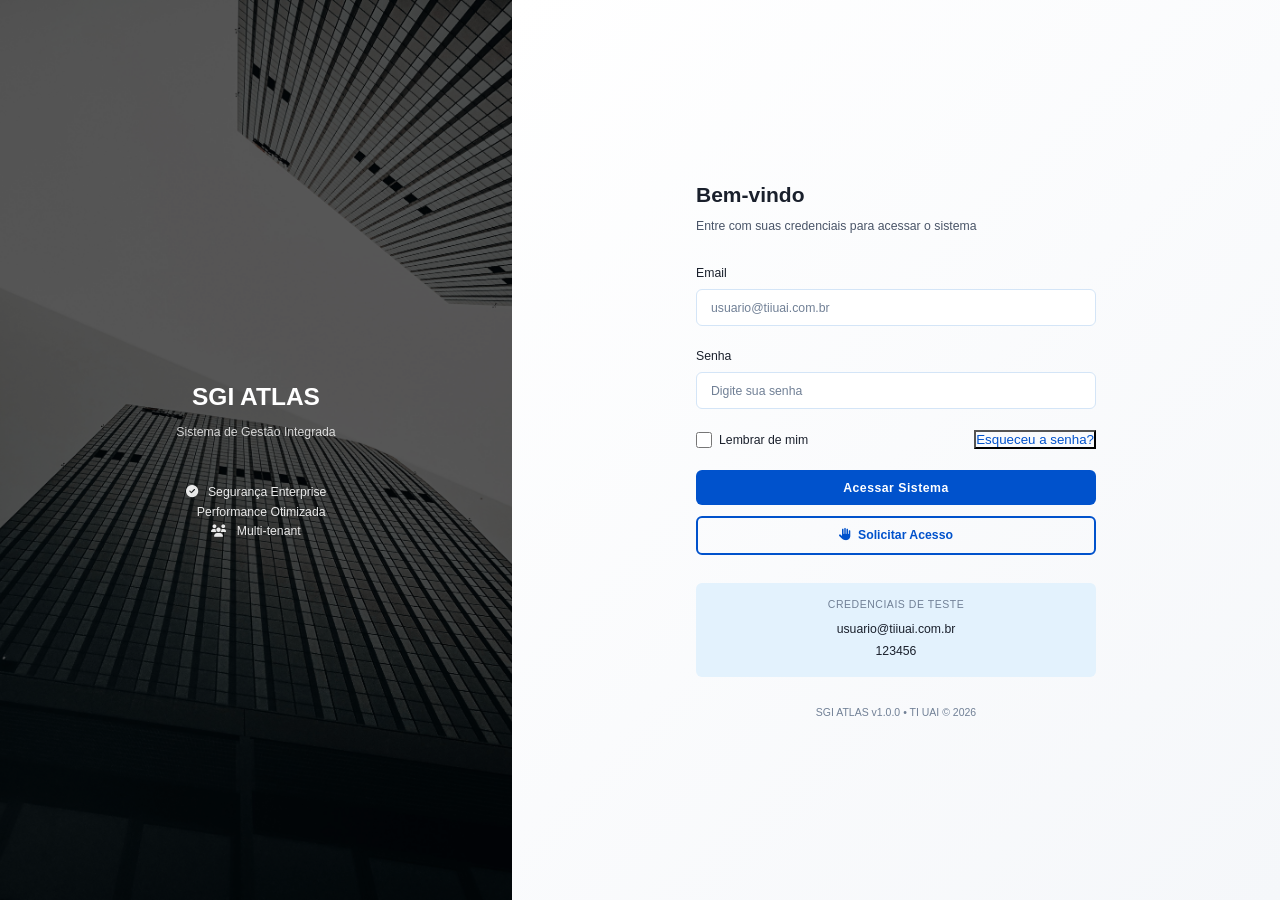
==== commit 343c4a8b: "feat: update login UI with background image and overlay, enhance user header profile display" ====
--- a/public_html/index.html
+++ b/public_html/index.html
@@ -5,58 +5,16 @@
     <meta name="viewport" content="width=device-width, initial-scale=1.0">
     <title>SGI ATLAS - Acesso ao Sistema</title>
     <link rel="icon" type="image/svg+xml" href="/favicon.svg">
-    <link rel="stylesheet" href="assets/css/main.css?v=1.6.0">
+    <link rel="stylesheet" href="assets/css/main.css?v=1.8.0">
     <link rel="stylesheet" href="https://cdnjs.cloudflare.com/ajax/libs/font-awesome/6.4.0/css/all.min.css">
 </head>
 <body>
     <div class="auth-container">
         <!-- Brand Side -->
         <div class="auth-brand">
-            <!-- Decorative elements -->
-            <div style="position: absolute; top: 20px; right: 20px; font-size: 3rem; opacity: 0.15; color: white;">
-                <i class="fas fa-chart-line"></i>
-            </div>
-            <div style="position: absolute; bottom: 30px; left: 30px; font-size: 2.5rem; opacity: 0.15; color: white;">
-                <i class="fas fa-cogs"></i>
-            </div>
-            <div style="position: absolute; top: 50%; right: 10%; font-size: 2rem; opacity: 0.1; color: white;">
-                <i class="fas fa-shield-alt"></i>
-            </div>
-
-            <!-- Corporate illustration -->
-            <svg style="position: absolute; bottom: 0; left: 0; width: 100%; height: 40%; opacity: 0.2; fill: white;" viewBox="0 0 400 200" xmlns="http://www.w3.org/2000/svg">
-                <!-- Building -->
-                <rect x="20" y="80" width="120" height="100" stroke="white" stroke-width="2"/>
-                <rect x="40" y="100" width="20" height="20"/>
-                <rect x="70" y="100" width="20" height="20"/>
-                <rect x="100" y="100" width="20" height="20"/>
-                <rect x="40" y="130" width="20" height="20"/>
-                <rect x="70" y="130" width="20" height="20"/>
-                <rect x="100" y="130" width="20" height="20"/>
-                
-                <!-- People -->
-                <circle cx="180" cy="90" r="8"/>
-                <rect x="175" y="100" width="10" height="25"/>
-                <line x1="175" y1="108" x2="165" y2="115" stroke="white" stroke-width="2"/>
-                <line x1="185" y1="108" x2="195" y2="115" stroke="white" stroke-width="2"/>
-                
-                <circle cx="240" cy="95" r="8"/>
-                <rect x="235" y="105" width="10" height="20"/>
-                <line x1="235" y1="112" x2="225" y2="118" stroke="white" stroke-width="2"/>
-                <line x1="245" y1="112" x2="255" y2="118" stroke="white" stroke-width="2"/>
-                
-                <circle cx="300" cy="88" r="8"/>
-                <rect x="295" y="98" width="10" height="27"/>
-                <line x1="295" y1="106" x2="285" y2="112" stroke="white" stroke-width="2"/>
-                <line x1="305" y1="106" x2="315" y2="112" stroke="white" stroke-width="2"/>
-                
-                <!-- Chart/Graph -->
-                <rect x="320" y="120" width="60" height="35" stroke="white" stroke-width="1.5"/>
-                <line x1="325" y1="150" x2="325" y2="140" stroke="white" stroke-width="1.5"/>
-                <line x1="340" y1="150" x2="340" y2="125" stroke="white" stroke-width="1.5"/>
-                <line x1="355" y1="150" x2="355" y2="130" stroke="white" stroke-width="1.5"/>
-                <line x1="370" y1="150" x2="370" y2="145" stroke="white" stroke-width="1.5"/>
-            </svg>
+            <!-- Background image with overlay -->
+            <img src="assets/img/imglogin.jpg?v=1.8.0" alt="Arquitetura moderna" class="auth-brand-bg">
+            <div class="auth-brand-overlay"></div>
             
             <div class="auth-logo">SA</div>
             <div class="auth-title">SGI ATLAS</div>
@@ -147,7 +105,7 @@
         </div>
     </div>
 
-    <script src="assets/js/theme.js?v=1.6.0"></script>
-    <script src="assets/js/auth.js?v=1.6.0"></script>
+    <script src="assets/js/theme.js?v=1.8.0"></script>
+    <script src="assets/js/auth.js?v=1.8.0"></script>
 </body>
 </html>
--- a/public_html/assets/css/main.css
+++ b/public_html/assets/css/main.css
@@ -157,7 +157,6 @@
 
 .auth-brand {
     flex: 0 0 40%;
-    background: linear-gradient(135deg, #6b21a8 0%, #a855f7 100%);
     color: white;
     display: flex;
     flex-direction: column;
@@ -166,18 +165,31 @@
     padding: 3rem;
     position: relative;
     overflow: hidden;
-    background-image: 
-        radial-gradient(circle at 20% 50%, rgba(168, 85, 247, 0.4) 0%, transparent 50%),
-        radial-gradient(circle at 80% 80%, rgba(107, 33, 168, 0.4) 0%, transparent 50%),
-        linear-gradient(135deg, #6b21a8 0%, #a855f7 100%);
-    background-size: 100% 100%;
+}
+
+.auth-brand-bg {
+    position: absolute;
+    top: 0;
+    left: 0;
+    width: 100%;
+    height: 100%;
+    object-fit: cover;
+    z-index: 0;
+}
+
+.auth-brand-overlay {
+    position: absolute;
+    top: 0;
+    left: 0;
+    width: 100%;
+    height: 100%;
+    background: rgba(0, 0, 0, 0.65);
+    z-index: 1;
 }
 
 .auth-brand::before {
-    content: '';
-    position: absolute;
-    top: -50%;
-    right: -50%;
+    display: none;
+}
     width: 500px;
     height: 500px;
     background: rgba(168, 85, 247, 0.1);
@@ -571,6 +583,7 @@
     display: flex;
     flex-direction: column;
     gap: 0.5rem;
+    min-height: 0;
 }
 
 .user-menu-clickable {
@@ -696,6 +709,64 @@
     gap: 1rem;
 }
 
+.user-menu-header {
+    display: flex;
+    align-items: center;
+    cursor: pointer;
+    gap: 0.5rem;
+    position: relative;
+}
+
+.user-avatar-header {
+    width: 32px;
+    height: 32px;
+    border-radius: 50%;
+    background: linear-gradient(135deg, var(--accent-primary), #00a8e8);
+    display: flex;
+    align-items: center;
+    justify-content: center;
+    color: white;
+    font-weight: 600;
+    font-size: 0.75rem;
+}
+
+.user-dropdown-header {
+    position: absolute;
+    top: 100%;
+    right: 0;
+    background: var(--dark-card);
+    border: 1px solid var(--dark-border);
+    border-radius: 8px;
+    box-shadow: 0 4px 12px rgba(0, 0, 0, 0.15);
+    display: none;
+    flex-direction: column;
+    z-index: 1000;
+    margin-top: 0.5rem;
+    min-width: 200px;
+    overflow: hidden;
+}
+
+.user-dropdown-header.active {
+    display: flex;
+}
+
+.user-info-header {
+    padding: 1rem;
+    border-bottom: 1px solid var(--dark-border);
+}
+
+.user-name-header {
+    font-size: 0.875rem;
+    font-weight: 600;
+    color: white;
+}
+
+.user-role-header {
+    font-size: 0.75rem;
+    color: rgba(255, 255, 255, 0.7);
+    margin-top: 0.25rem;
+}
+
 .theme-toggle {
     background: none;
     border: none;
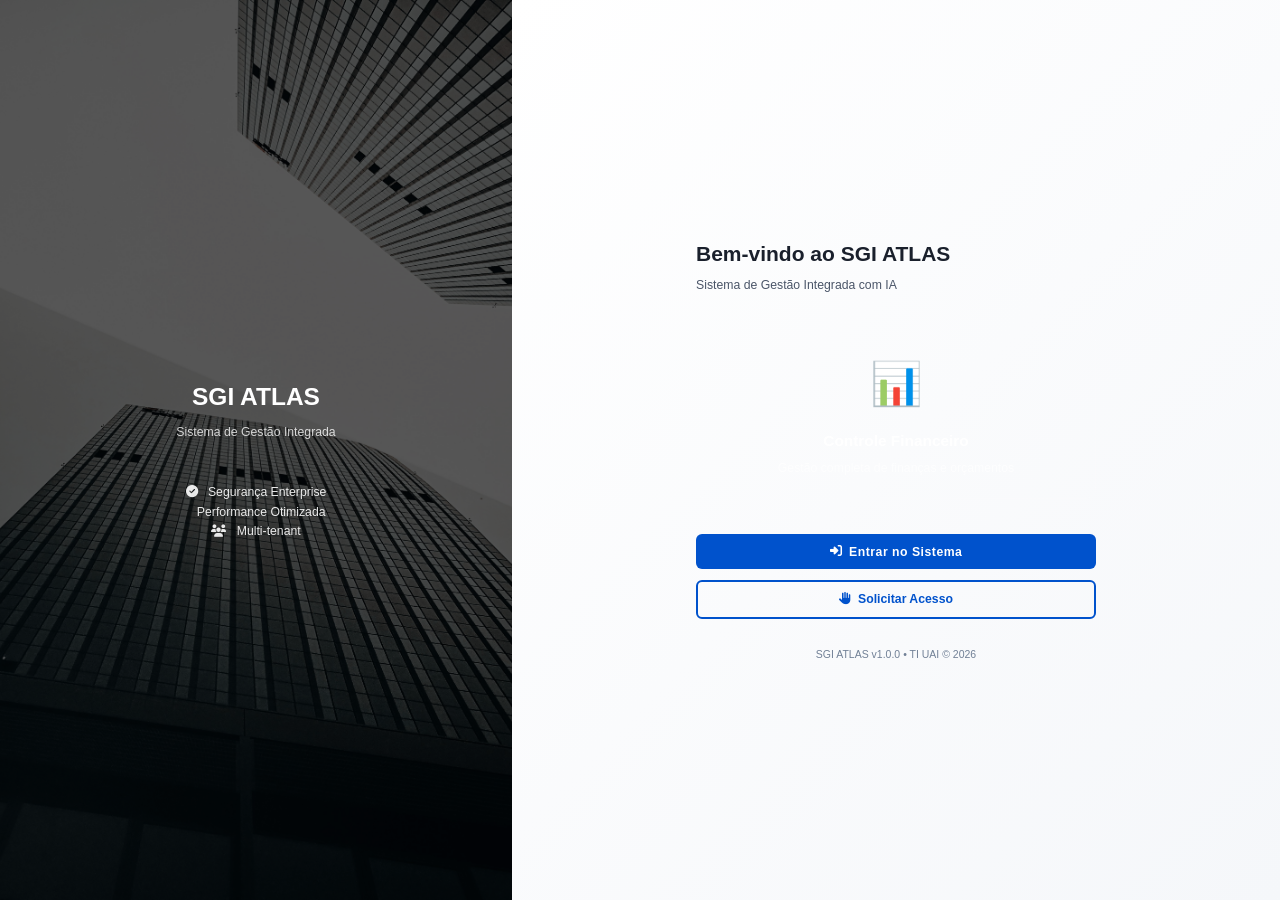
==== commit 20288eca: "feat: add visitor access functionality, enhance sidebar interactions, and introduce new modules for " ====
--- a/public_html/index.html
+++ b/public_html/index.html
@@ -5,7 +5,7 @@
     <meta name="viewport" content="width=device-width, initial-scale=1.0">
     <title>SGI ATLAS - Acesso ao Sistema</title>
     <link rel="icon" type="image/svg+xml" href="/favicon.svg">
-    <link rel="stylesheet" href="assets/css/main.css?v=1.8.0">
+    <link rel="stylesheet" href="assets/css/main.css?v=1.9.0">
     <link rel="stylesheet" href="https://cdnjs.cloudflare.com/ajax/libs/font-awesome/6.4.0/css/all.min.css">
 </head>
 <body>
@@ -13,7 +13,7 @@
         <!-- Brand Side -->
         <div class="auth-brand">
             <!-- Background image with overlay -->
-            <img src="assets/img/imglogin.jpg?v=1.8.0" alt="Arquitetura moderna" class="auth-brand-bg">
+            <img src="assets/img/imglogin.jpg?v=1.9.0" alt="Arquitetura moderna" class="auth-brand-bg">
             <div class="auth-brand-overlay"></div>
             
             <div class="auth-logo">SA</div>
@@ -35,67 +35,29 @@
         <!-- Form Side -->
         <div class="auth-form-container">
             <form class="auth-form" id="loginForm" onsubmit="handleLogin(event)">
-                <h1 class="auth-heading">Bem-vindo</h1>
-                <p class="auth-description">Entre com suas credenciais para acessar o sistema</p>
+                <h1 class="auth-heading">Bem-vindo ao SGI ATLAS</h1>
+                <p class="auth-description">Sistema de Gestão Integrada com IA</p>
 
-                <!-- Email Field -->
-                <div class="form-group">
-                    <label class="form-label" for="email">Email</label>
-                    <input
-                        type="email"
-                        id="email"
-                        class="form-input"
-                        placeholder="usuario@tiiuai.com.br"
-                        required
-                        autocomplete="email"
-                    />
+                <!-- Modules Carousel -->
+                <div style="margin: 2.5rem 0; padding: 1.5rem; background: rgba(255, 255, 255, 0.05); border-radius: 12px; border: 1px solid rgba(255, 255, 255, 0.1); min-height: 140px; display: flex; align-items: center; justify-content: center;">
+                    <div style="text-align: center; width: 100%;">
+                        <div id="moduleCarousel" style="font-size: 3rem; margin-bottom: 1rem;">📊</div>
+                        <div id="moduleNameCarousel" style="font-size: 1.1rem; font-weight: 600; color: white; margin-bottom: 0.5rem;">Controle Financeiro</div>
+                        <div id="moduleDescCarousel" style="font-size: 0.875rem; color: rgba(255, 255, 255, 0.7);">Gestão completa de finanças e orçamentos</div>
+                    </div>
                 </div>
 
-                <!-- Password Field -->
-                <div class="form-group">
-                    <label class="form-label" for="password">Senha</label>
-                    <input
-                        type="password"
-                        id="password"
-                        class="form-input"
-                        placeholder="Digite sua senha"
-                        required
-                        autocomplete="current-password"
-                    />
-                </div>
-
-                <!-- Remember & Forgot -->
-                <div style="display: flex; justify-content: space-between; align-items: center; margin-bottom: 1.5rem; font-size: 0.875rem;">
-                    <label style="display: flex; align-items: center; gap: 0.5rem; cursor: pointer;">
-                        <input type="checkbox" style="width: 16px; height: 16px; cursor: pointer;" />
-                        <span>Lembrar de mim</span>
-                    </label>
-                    <button type="button" class="btn-text" style="padding: 0;">Esqueceu a senha?</button>
-                </div>
-
-                <!-- Submit Button -->
-                <button type="submit" class="btn btn-primary">
-                    Acessar Sistema
+                <!-- Access Button -->
+                <button type="button" class="btn btn-primary" onclick="accessAsVisitor()" style="width: 100%;">
+                    <i class="fas fa-sign-in-alt" style="margin-right: 0.5rem;"></i>
+                    Entrar no Sistema
                 </button>
 
                 <!-- Request Access Button -->
-                <button type="button" class="btn btn-secondary" onclick="requestAccess()" style="margin-top: 0.75rem;">
+                <button type="button" class="btn btn-secondary" onclick="requestAccess()" style="margin-top: 0.75rem; width: 100%;">
                     <i class="fas fa-hand-paper" style="margin-right: 0.5rem;"></i>
                     Solicitar Acesso
                 </button>
-
-                <!-- Demo Info -->
-                <div style="margin-top: 2rem; padding: 1rem; background-color: var(--accent-light); border-radius: var(--radius); text-align: center;">
-                    <p style="font-size: 0.75rem; text-transform: uppercase; letter-spacing: 0.05em; color: var(--text-tertiary); margin-bottom: 0.5rem;">
-                        Credenciais de Teste
-                    </p>
-                    <p style="font-size: 0.875rem; color: var(--text-primary); margin: 0.25rem 0;">
-                        usuario@tiiuai.com.br
-                    </p>
-                    <p style="font-size: 0.875rem; color: var(--text-primary); margin: 0.25rem 0;">
-                        123456
-                    </p>
-                </div>
             </form>
 
             <!-- Footer -->
@@ -105,7 +67,53 @@
         </div>
     </div>
 
-    <script src="assets/js/theme.js?v=1.8.0"></script>
-    <script src="assets/js/auth.js?v=1.8.0"></script>
+    <script src="assets/js/theme.js?v=1.9.0"></script>
+    <script src="assets/js/auth.js?v=1.9.0"></script>
+    <script>
+        // Module Carousel Animation
+        const modules = [
+            { icon: '📊', name: 'Controle Financeiro', desc: 'Gestão completa de finanças e orçamentos' },
+            { icon: '🏭', name: 'Controle de Logística', desc: 'Rastreamento e gerenciamento de entrega' },
+            { icon: '👥', name: 'Gestão de RH', desc: 'Administração de recursos humanos e folha' },
+            { icon: '📦', name: 'Estoque', desc: 'Controle de inventário e produtos' },
+            { icon: '📞', name: 'Atendimento', desc: 'Sistema de tickets e suporte ao cliente' },
+            { icon: '⚙️', name: 'Configurações', desc: 'Personalização do sistema e preferências' }
+        ];
+
+        let currentModuleIndex = 0;
+        const carousel = document.getElementById('moduleCarousel');
+        const name = document.getElementById('moduleNameCarousel');
+        const desc = document.getElementById('moduleDescCarousel');
+
+        function rotateModules() {
+            const module = modules[currentModuleIndex];
+            
+            // Fade out
+            carousel.style.opacity = '0.5';
+            name.style.opacity = '0.5';
+            desc.style.opacity = '0.5';
+
+            setTimeout(() => {
+                carousel.innerHTML = module.icon;
+                name.innerHTML = module.name;
+                desc.innerHTML = module.desc;
+
+                // Fade in
+                carousel.style.opacity = '1';
+                name.style.opacity = '1';
+                desc.style.opacity = '1';
+
+                currentModuleIndex = (currentModuleIndex + 1) % modules.length;
+            }, 300);
+        }
+
+        // Set initial transition
+        carousel.style.transition = 'opacity 0.3s ease-in-out';
+        name.style.transition = 'opacity 0.3s ease-in-out';
+        desc.style.transition = 'opacity 0.3s ease-in-out';
+
+        // Rotate every 5 seconds
+        setInterval(rotateModules, 5000);
+    </script>
 </body>
 </html>
--- a/public_html/assets/css/main.css
+++ b/public_html/assets/css/main.css
@@ -401,6 +401,12 @@
 
 .sidebar.collapsed {
     flex: 0 0 80px;
+    overflow-y: hidden; /* remove scrollbar when collapsed */
+}
+
+/* make logo clickable for expand */
+.sidebar-logo {
+    cursor: pointer;
 }
 
 .sidebar-header {
@@ -750,6 +756,25 @@
     display: flex;
 }
 
+/* theme toggle inside user dropdown */
+.user-dropdown-header .theme-toggle-item {
+    padding: 0.75rem 1rem;
+    color: rgba(255, 255, 255, 0.8);
+    display: flex;
+    align-items: center;
+    gap: 0.75rem;
+    border: none;
+    background: none;
+    font-size: 0.875rem;
+    cursor: pointer;
+    transition: all var(--transition);
+}
+
+.user-dropdown-header .theme-toggle-item:hover {
+    background-color: rgba(255, 255, 255, 0.1);
+    color: white;
+}
+
 .user-info-header {
     padding: 1rem;
     border-bottom: 1px solid var(--dark-border);
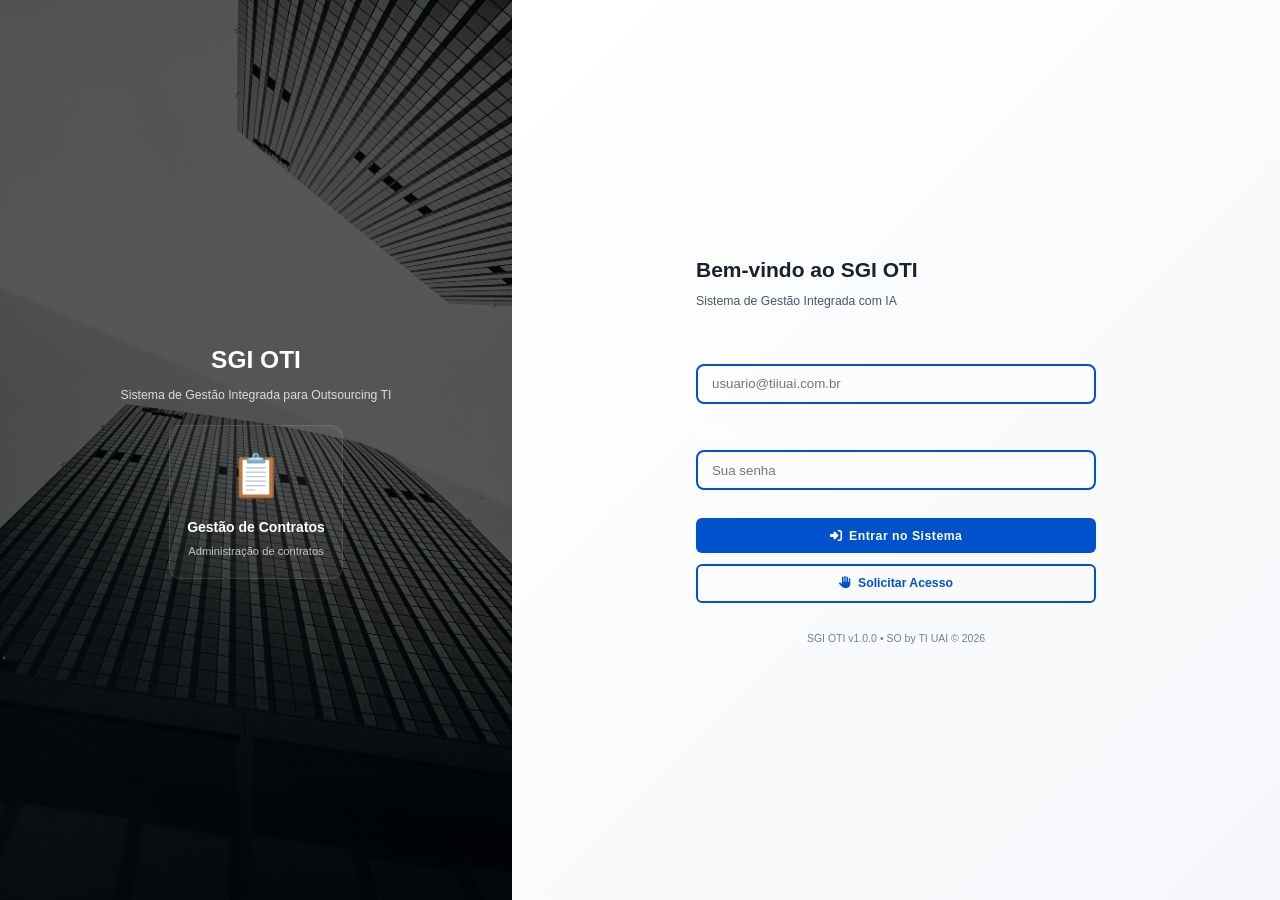
==== commit 93deb482: "refactor: Update branding from SGI ATLAS to SGI OTI across the application - Changed visitor email a" ====
--- a/public_html/index.html
+++ b/public_html/index.html
@@ -3,7 +3,7 @@
 <head>
     <meta charset="UTF-8">
     <meta name="viewport" content="width=device-width, initial-scale=1.0">
-    <title>SGI ATLAS - Acesso ao Sistema</title>
+    <title>SGI OTI - Acesso ao Sistema</title>
     <link rel="icon" type="image/svg+xml" href="/favicon.svg">
     <link rel="stylesheet" href="assets/css/main.css?v=1.9.0">
     <link rel="stylesheet" href="https://cdnjs.cloudflare.com/ajax/libs/font-awesome/6.4.0/css/all.min.css">
@@ -13,48 +13,49 @@
         <!-- Brand Side -->
         <div class="auth-brand">
             <!-- Background image with overlay -->
-            <img src="assets/img/imglogin.jpg?v=1.9.0" alt="Arquitetura moderna" class="auth-brand-bg">
+            <img src="assets/img/imglogin.jpg?v=1.9.0" alt="Plataforma de Outsourcing" class="auth-brand-bg">
             <div class="auth-brand-overlay"></div>
             
-            <div class="auth-logo">SA</div>
-            <div class="auth-title">SGI ATLAS</div>
-            <div class="auth-subtitle">Sistema de Gestão Integrada</div>
+            <div class="auth-logo">SO</div>
+            <div class="auth-title">SGI OTI</div>
+            <div class="auth-subtitle">Sistema de Gestão Integrada para Outsourcing TI</div>
             
-            <div style="margin-top: 3rem; text-align: center; position: relative; z-index: 1;">
-                <p style="font-size: 0.875rem; opacity: 0.9; line-height: 1.6;">
-                    <i class="fas fa-check-circle" style="margin-right: 0.5rem;"></i>
-                    Segurança Enterprise<br>
-                    <i class="fas fa-lightning-bolt" style="margin-right: 0.5rem;"></i>
-                    Performance Otimizada<br>
-                    <i class="fas fa-users" style="margin-right: 0.5rem;"></i>
-                    Multi-tenant
-                </p>
+            <!-- Modules Carousel Animation -->
+            <div style="margin-top: 1.5rem; padding: 1.25rem; background: rgba(255, 255, 255, 0.05); border-radius: 12px; border: 1px solid rgba(255, 255, 255, 0.1); min-height: 120px; display: flex; align-items: center; justify-content: center; position: relative; z-index: 1;">
+                <div style="text-align: center; width: 100%;">
+                    <div id="sidebarModuleCarousel" style="font-size: 3rem; margin-bottom: 0.75rem; transition: opacity 0.3s ease-in-out;">📋</div>
+                    <div id="sidebarModuleName" style="font-size: 1rem; font-weight: 600; color: white; margin-bottom: 0.35rem; transition: opacity 0.3s ease-in-out;">Gestão de Contratos</div>
+                    <div id="sidebarModuleDesc" style="font-size: 0.8rem; color: rgba(255, 255, 255, 0.7); transition: opacity 0.3s ease-in-out;">Administração de contratos</div>
+                </div>
             </div>
         </div>
 
         <!-- Form Side -->
         <div class="auth-form-container">
             <form class="auth-form" id="loginForm" onsubmit="handleLogin(event)">
-                <h1 class="auth-heading">Bem-vindo ao SGI ATLAS</h1>
+                <h1 class="auth-heading">Bem-vindo ao SGI OTI</h1>
                 <p class="auth-description">Sistema de Gestão Integrada com IA</p>
 
-                <!-- Modules Carousel -->
-                <div style="margin: 2.5rem 0; padding: 1.5rem; background: rgba(255, 255, 255, 0.05); border-radius: 12px; border: 1px solid rgba(255, 255, 255, 0.1); min-height: 140px; display: flex; align-items: center; justify-content: center;">
-                    <div style="text-align: center; width: 100%;">
-                        <div id="moduleCarousel" style="font-size: 3rem; margin-bottom: 1rem;">📊</div>
-                        <div id="moduleNameCarousel" style="font-size: 1.1rem; font-weight: 600; color: white; margin-bottom: 0.5rem;">Controle Financeiro</div>
-                        <div id="moduleDescCarousel" style="font-size: 0.875rem; color: rgba(255, 255, 255, 0.7);">Gestão completa de finanças e orçamentos</div>
-                    </div>
+                <!-- Email Input -->
+                <div style="margin-bottom: 1.5rem; margin-top: 2rem;">
+                    <label for="email" style="display: block; font-size: 0.875rem; margin-bottom: 0.5rem; color: rgba(255, 255, 255, 0.95); font-weight: 500;">Email</label>
+                    <input type="email" id="email" name="email" placeholder="usuario@tiiuai.com.br" class="auth-input" style="width: 100%; padding: 0.75rem 1rem; background: rgba(255, 255, 255, 0.12); border: 2px solid #0052cc; border-radius: 8px; color: rgba(255, 255, 255, 0.95); font-size: 0.95rem; transition: all 0.3s ease;" onfocus="this.style.borderColor='#0066ff'; this.style.boxShadow='0 0 12px rgba(0, 102, 255, 0.3)'; this.style.background='rgba(255, 255, 255, 0.15)';" onblur="this.style.borderColor='#0052cc'; this.style.boxShadow='none'; this.style.background='rgba(255, 255, 255, 0.12)';">
+                </div>
+
+                <!-- Password Input -->
+                <div style="margin-bottom: 2rem;">
+                    <label for="password" style="display: block; font-size: 0.875rem; margin-bottom: 0.5rem; color: rgba(255, 255, 255, 0.95); font-weight: 500;">Senha</label>
+                    <input type="password" id="password" name="password" placeholder="Sua senha" class="auth-input" style="width: 100%; padding: 0.75rem 1rem; background: rgba(255, 255, 255, 0.12); border: 2px solid #0052cc; border-radius: 8px; color: rgba(255, 255, 255, 0.95); font-size: 0.95rem; transition: all 0.3s ease;" onfocus="this.style.borderColor='#0066ff'; this.style.boxShadow='0 0 12px rgba(0, 102, 255, 0.3)'; this.style.background='rgba(255, 255, 255, 0.15)';" onblur="this.style.borderColor='#0052cc'; this.style.boxShadow='none'; this.style.background='rgba(255, 255, 255, 0.12)';">
                 </div>
 
                 <!-- Access Button -->
-                <button type="button" class="btn btn-primary" onclick="accessAsVisitor()" style="width: 100%;">
+                <button type="button" class="btn btn-primary" onclick="accessAsVisitor()" style="width: 100%; margin-bottom: 0.75rem;">
                     <i class="fas fa-sign-in-alt" style="margin-right: 0.5rem;"></i>
                     Entrar no Sistema
                 </button>
 
                 <!-- Request Access Button -->
-                <button type="button" class="btn btn-secondary" onclick="requestAccess()" style="margin-top: 0.75rem; width: 100%;">
+                <button type="button" class="btn btn-secondary" onclick="requestAccess()" style="width: 100%;">
                     <i class="fas fa-hand-paper" style="margin-right: 0.5rem;"></i>
                     Solicitar Acesso
                 </button>
@@ -62,7 +63,7 @@
 
             <!-- Footer -->
             <div style="margin-top: 2rem; text-align: center; font-size: 0.75rem; color: var(--text-tertiary);">
-                <p>SGI ATLAS v1.0.0 • TI UAI © 2026</p>
+                <p>SGI OTI v1.0.0 • SO by TI UAI © 2026</p>
             </div>
         </div>
     </div>
@@ -70,50 +71,63 @@
     <script src="assets/js/theme.js?v=1.9.0"></script>
     <script src="assets/js/auth.js?v=1.9.0"></script>
     <script>
-        // Module Carousel Animation
+        // Module Carousel Animation for Login Page
         const modules = [
-            { icon: '📊', name: 'Controle Financeiro', desc: 'Gestão completa de finanças e orçamentos' },
-            { icon: '🏭', name: 'Controle de Logística', desc: 'Rastreamento e gerenciamento de entrega' },
-            { icon: '👥', name: 'Gestão de RH', desc: 'Administração de recursos humanos e folha' },
-            { icon: '📦', name: 'Estoque', desc: 'Controle de inventário e produtos' },
-            { icon: '📞', name: 'Atendimento', desc: 'Sistema de tickets e suporte ao cliente' },
-            { icon: '⚙️', name: 'Configurações', desc: 'Personalização do sistema e preferências' }
+            { icon: '📋', name: 'Gestão de Contratos', desc: 'Administração de contratos' },
+            { icon: '💰', name: 'Contas a Pagar e Receber', desc: 'Fluxo de caixa e contas financeiras' },
+            { icon: '📦', name: 'Controle de Estoque', desc: 'Gerenciamento e inventários' },
+            { icon: '🚚', name: 'Gestão de Frotas', desc: 'Administração de veículos' },
+            { icon: '🎯', name: 'CRM Comercial', desc: 'Gestão de relacionamento com cliente' },
+            { icon: '⚙️', name: 'Controle Operacional', desc: 'Supervisão e operações' },
+            { icon: '🔧', name: 'Suporte Técnico', desc: 'Suporte técnico ao cliente e manutenção' },
+            { icon: '👥', name: 'Recursos Humanos', desc: 'Gestão de pessoal e folha' },
+            { icon: '✅', name: 'Gestão da Qualidade', desc: 'Controle de qualidade' },
+            { icon: '♻️', name: 'Gestão de Resíduos', desc: 'Gestão ambiental' },
+            { icon: '📊', name: 'Controle de Contadores', desc: 'Gestão de Contadores com Gestor Print' },
+            { icon: '🛒', name: 'Departamento de Compras', desc: 'Gestão de aquisições' },
+            { icon: '📈', name: 'Dashboards', desc: 'Análise e relatórios executivos' },
+            { icon: '🚀', name: 'Gestão de Implantações', desc: 'Novos Projetos' },
+            { icon: '🗂️', name: 'Gestão de Cadastros', desc: 'Base de dados centralizada' },
+            { icon: '📍', name: 'Suporte de Controle de Suprimentos', desc: 'Abastecimento e atendimento ao cliente' },
+            { icon: '🌐', name: 'Logística', desc: 'Distribuição e transporte' }
         ];
 
         let currentModuleIndex = 0;
-        const carousel = document.getElementById('moduleCarousel');
-        const name = document.getElementById('moduleNameCarousel');
-        const desc = document.getElementById('moduleDescCarousel');
+        const carousel = document.getElementById('sidebarModuleCarousel');
+        const name = document.getElementById('sidebarModuleName');
+        const desc = document.getElementById('sidebarModuleDesc');
 
-        function rotateModules() {
-            const module = modules[currentModuleIndex];
-            
-            // Fade out
-            carousel.style.opacity = '0.5';
-            name.style.opacity = '0.5';
-            desc.style.opacity = '0.5';
+        if (carousel && name && desc) {
+            function rotateModules() {
+                const module = modules[currentModuleIndex];
+                
+                // Fade out
+                carousel.style.opacity = '0.5';
+                name.style.opacity = '0.5';
+                desc.style.opacity = '0.5';
 
-            setTimeout(() => {
-                carousel.innerHTML = module.icon;
-                name.innerHTML = module.name;
-                desc.innerHTML = module.desc;
+                setTimeout(() => {
+                    carousel.innerHTML = module.icon;
+                    name.innerHTML = module.name;
+                    desc.innerHTML = module.desc;
 
-                // Fade in
-                carousel.style.opacity = '1';
-                name.style.opacity = '1';
-                desc.style.opacity = '1';
+                    // Fade in
+                    carousel.style.opacity = '1';
+                    name.style.opacity = '1';
+                    desc.style.opacity = '1';
 
-                currentModuleIndex = (currentModuleIndex + 1) % modules.length;
-            }, 300);
+                    currentModuleIndex = (currentModuleIndex + 1) % modules.length;
+                }, 300);
+            }
+
+            // Set initial transition
+            carousel.style.transition = 'opacity 0.3s ease-in-out';
+            name.style.transition = 'opacity 0.3s ease-in-out';
+            desc.style.transition = 'opacity 0.3s ease-in-out';
+
+            // Rotate every 5 seconds
+            setInterval(rotateModules, 5000);
         }
-
-        // Set initial transition
-        carousel.style.transition = 'opacity 0.3s ease-in-out';
-        name.style.transition = 'opacity 0.3s ease-in-out';
-        desc.style.transition = 'opacity 0.3s ease-in-out';
-
-        // Rotate every 5 seconds
-        setInterval(rotateModules, 5000);
     </script>
 </body>
 </html>
--- a/public_html/assets/css/main.css
+++ b/public_html/assets/css/main.css
@@ -1,5 +1,5 @@
 /* ================================================
-   SGI ATLAS - Professional Design System
+   SGI OTI - Professional Design System
    Enterprise-grade SAP/TOTVS style
    Clean, Sober, Dark Mode Ready
    ================================================ */
@@ -390,8 +390,9 @@
     display: flex;
     flex-direction: column;
     border-right: 1px solid rgba(255, 255, 255, 0.1);
-    transition: flex var(--transition);
+    transition: flex 0.35s cubic-bezier(0.4, 0, 0.2, 1);
     overflow-y: auto;
+    overflow-x: hidden;
 }
 
 html[data-theme="dark"] .sidebar {
@@ -400,27 +401,60 @@
 }
 
 .sidebar.collapsed {
-    flex: 0 0 80px;
-    overflow-y: hidden; /* remove scrollbar when collapsed */
+    flex: 0 0 70px;
+    overflow: hidden;
+}
+
+.sidebar.collapsed .sidebar-menu {
+    overflow: hidden;
 }
 
 /* make logo clickable for expand */
 .sidebar-logo {
     cursor: pointer;
+    display: flex;
+    align-items: center;
+    gap: 0.75rem;
+    font-weight: 600;
+    font-size: 0.875rem;
+    text-transform: uppercase;
+    letter-spacing: 0.05em;
+    transition: all 0.35s cubic-bezier(0.4, 0, 0.2, 1);
+    flex-shrink: 0;
+}
+
+.sidebar.collapsed .sidebar-logo {
+    justify-content: center;
+    width: 100%;
 }
 
 .sidebar-header {
-    padding: 1rem 1.5rem;
+    padding: 0.75rem 1rem;
     border-bottom: 1px solid rgba(255, 255, 255, 0.1);
     display: flex;
     align-items: center;
     justify-content: space-between;
+    flex-shrink: 0;
+    gap: 0.5rem;
+}
+
+.sidebar.collapsed .sidebar-header {
+    padding: 0.75rem 0.5rem;
+    justify-content: center;
 }
 
 .sidebar-header-actions {
     display: flex;
-    gap: 0.5rem;
+    gap: 0.25rem;
     margin-left: auto;
+    transition: all 0.35s cubic-bezier(0.4, 0, 0.2, 1);
+}
+
+.sidebar.collapsed .sidebar-header-actions {
+    margin-left: 0;
+    width: 100%;
+    justify-content: center;
+    display: none;
 }
 
 .sidebar-header-btn {
@@ -453,8 +487,8 @@
 }
 
 .sidebar-logo-icon {
-    width: 32px;
-    height: 32px;
+    width: 36px;
+    height: 36px;
     background: #3a3a3a;
     border: 2px solid #0052cc;
     border-radius: 6px;
@@ -463,6 +497,40 @@
     justify-content: center;
     font-weight: 700;
     color: #ffffff;
+    font-size: 0.9rem;
+    transition: all 0.35s cubic-bezier(0.4, 0, 0.2, 1);
+    user-select: none;
+}
+
+.sidebar-logo-icon:hover {
+    transform: scale(1.05);
+    box-shadow: 0 0 12px rgba(0, 82, 204, 0.4);
+}
+
+.sidebar-logo-icon.rotating {
+    animation: collapseRotate 0.6s cubic-bezier(0.4, 0, 0.2, 1) forwards;
+}
+
+.sidebar.collapsed .sidebar-logo-icon.rotating {
+    animation: expandRotate 0.6s cubic-bezier(0.4, 0, 0.2, 1) forwards;
+}
+
+@keyframes collapseRotate {
+    0% {
+        transform: rotateY(0deg);
+    }
+    100% {
+        transform: rotateY(-180deg);
+    }
+}
+
+@keyframes expandRotate {
+    0% {
+        transform: rotateY(-180deg);
+    }
+    100% {
+        transform: rotateY(0deg);
+    }
 }
 
 html[data-theme="dark"] .sidebar-logo-icon {
@@ -483,40 +551,42 @@
     display: flex !important;
 }
 
-.sidebar-toggle {
-    background: none;
-    border: none;
-    color: white;
-    cursor: pointer;
-    padding: 0.5rem;
-    display: flex;
-    align-items: center;
-    justify-content: center;
-    opacity: 0.7;
-    transition: opacity var(--transition);
-}
-
-.sidebar-toggle:hover {
-    opacity: 1;
-}
-
 .sidebar-menu {
     flex: 1;
     overflow-y: auto;
-    padding: 1rem 0;
+    padding: 0.75rem 0;
+    scrollbar-width: thin;
+    scrollbar-color: rgba(255, 255, 255, 0.2) transparent;
+}
+
+.sidebar-menu::-webkit-scrollbar {
+    width: 4px;
+}
+
+.sidebar-menu::-webkit-scrollbar-track {
+    background: transparent;
+}
+
+.sidebar-menu::-webkit-scrollbar-thumb {
+    background: rgba(255, 255, 255, 0.2);
+    border-radius: 2px;
+}
+
+.sidebar-menu::-webkit-scrollbar-thumb:hover {
+    background: rgba(255, 255, 255, 0.3);
+}
+
+.sidebar.collapsed .sidebar-menu {
+    padding: 0.5rem 0;
 }
 
 .sidebar-section {
-    margin-bottom: 1rem;
+    margin-bottom: 0;
+    display: none;
 }
 
 .sidebar-section-title {
-    font-size: 0.75rem;
-    text-transform: uppercase;
-    letter-spacing: 0.1em;
-    color: rgba(255, 255, 255, 0.5);
-    padding: 0.75rem 1.5rem;
-    font-weight: 600;
+    display: none;
 }
 
 .sidebar.collapsed .sidebar-section-title {
@@ -526,6 +596,7 @@
 .sidebar-item {
     display: flex;
     align-items: center;
+    justify-content: center;
     gap: 0.75rem;
     padding: 0.75rem 1.5rem;
     color: rgba(255, 255, 255, 0.8);
@@ -535,6 +606,20 @@
     border-left: 3px solid transparent;
 }
 
+.sidebar.collapsed .sidebar-item {
+    padding: 0.75rem 0.5rem;
+    justify-content: center;
+}
+
+.sidebar.collapsed .sidebar-item:hover {
+    border-left-color: transparent;
+}
+
+.sidebar.collapsed .sidebar-item.active {
+    border-left-color: transparent;
+    background-color: rgba(0, 82, 204, 0.3);
+}
+
 .sidebar-item:hover {
     color: white;
     background-color: rgba(255, 255, 255, 0.1);
@@ -560,6 +645,15 @@
     flex: 0 0 24px;
     text-align: center;
     font-size: 1.1rem;
+    transition: all 0.25s ease;
+}
+
+.sidebar.collapsed .sidebar-item-icon {
+    flex: 0 0 24px;
+}
+
+.sidebar.collapsed .sidebar-item:hover .sidebar-item-icon {
+    transform: scale(1.2);
 }
 
 .sidebar-item-text {
@@ -590,6 +684,11 @@
     flex-direction: column;
     gap: 0.5rem;
     min-height: 0;
+    flex-shrink: 0;
+}
+
+.sidebar.collapsed .sidebar-footer {
+    padding: 0.75rem 0.5rem;
 }
 
 .user-menu-clickable {
